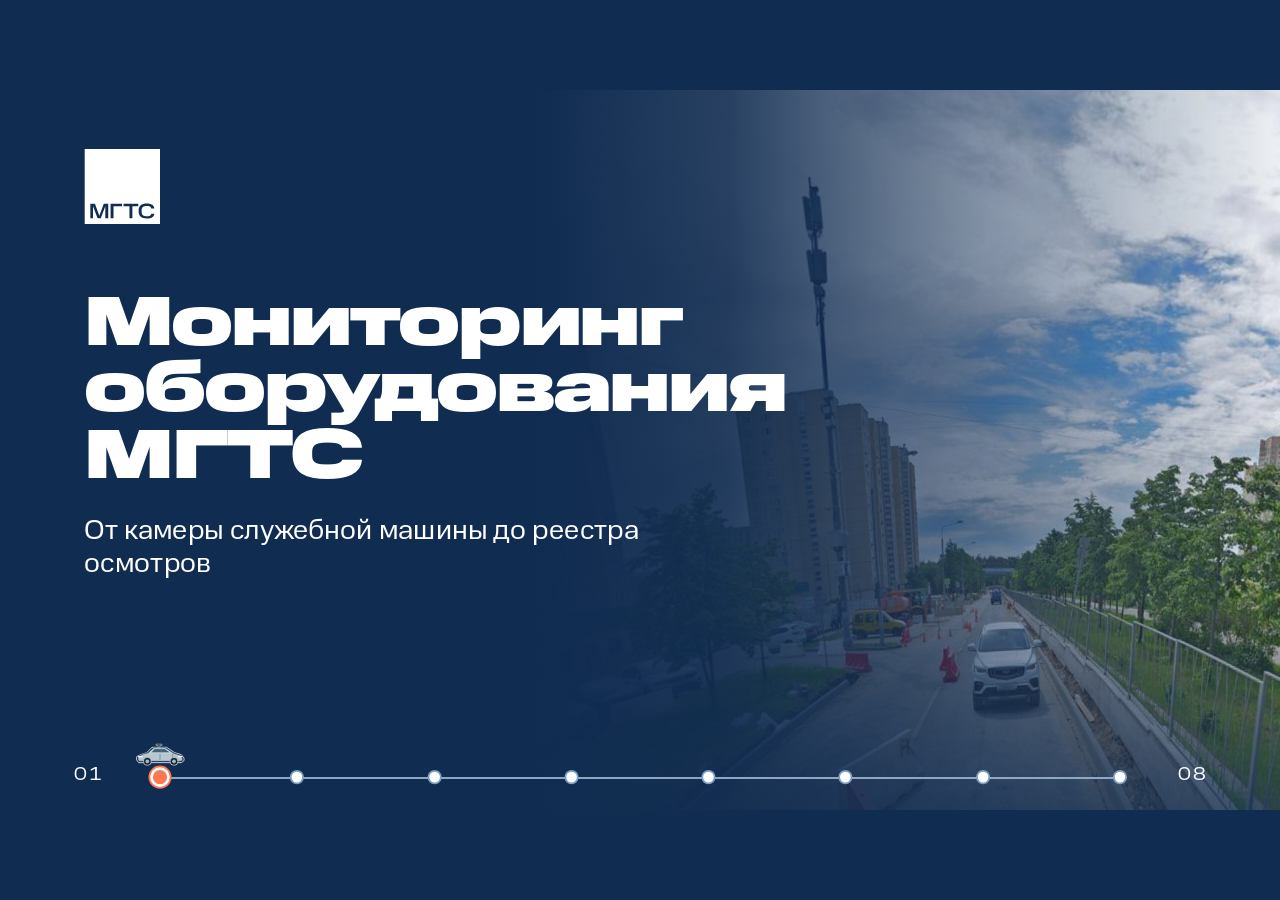
==== presentation/MGTS-defense.html @ 0c562f09 "Добавить классификацию ДСС, архивный реестр и презентацию" ====
<!doctype html>
<html lang="ru">
<head>
<meta charset="utf-8">
<meta name="viewport" content="width=device-width,initial-scale=1">
<meta http-equiv="Content-Security-Policy" content="default-src 'none'; script-src 'unsafe-inline'; style-src 'unsafe-inline'; img-src data:; font-src data:; base-uri 'none'; form-action 'none'">
<title>МГТС · Защита кейса</title>
<style>@font-face {font-family:MTSText;src:url([data-uri]) format("opentype");font-weight:400;font-display:swap;}
@font-face {font-family:MTSText;src:url([data-uri]) format("opentype");font-weight:500;font-display:swap;}
@font-face {font-family:MTSText;src:url([data-uri]) format("opentype");font-weight:700;font-display:swap;}
@font-face {font-family:MTSExtended;src:url([data-uri]) format("opentype");font-weight:500;font-display:swap;}
@font-face {font-family:MTSExtended;src:url([data-uri]) format("opentype");font-weight:900;font-display:swap;}
:root {
  color-scheme: dark;
  --ink: #fcf8fb;
  --muted: #d0c4d2;
  --base: #17131e;
  --line: #4f404f;
  --accent: #ff738f;
}
* { box-sizing: border-box; }
body { margin: 0; background: #0c0910; color: var(--ink); font-family: Source, "Segoe UI", sans-serif; }
h1, h2, h3, p, dl, dd, figure { margin: 0; }
button { font: inherit; cursor: pointer; }
button:focus-visible { outline: 3px solid var(--accent); outline-offset: 4px; }
[hidden] { display: none !important; }
#stage {
  position: absolute; width: 1440px; height: 810px; top: 50%; left: 50%;
  background: var(--base); transform: translate(-50%, -50%) scale(var(--scale, 1));
}
.slide {
  display: flex; flex-direction: column; position: absolute; inset: 0; isolation: isolate;
  padding: 53px 82px 69px; background: var(--base); overflow: hidden;
}
.slide header { margin-bottom: 30px; }
.topic {
  display: flex; align-items: center; gap: 12px; margin: 0 0 13px;
  color: var(--accent); font-size: 21px; font-weight: 650; letter-spacing: .035em;
}
.topic::before { content: ""; display: inline-block; width: 26px; height: 3px; background: currentColor; }
h2 { font-size: 65px; line-height: .99; font-weight: 760; letter-spacing: -.042em; }
h3 { font-size: 35px; line-height: 1.06; font-weight: 720; letter-spacing: -.02em; }
.lead { margin-top: 14px; max-width: 1150px; font-size: 27px; color: var(--muted); line-height: 1.21; }
.cols { display: grid; grid-template-columns: 1fr 1fr; gap: 47px; align-items: start; }
.image-right { grid-template-columns: 440px minmax(0, 1fr); align-items: center; }
.image-right img { width: 100%; aspect-ratio: 16/9; object-fit: contain; }
.image-right .rows > div, .operator .rows > div { padding: 13px 0 14px; }
.image-right .rows dd, .operator .rows dd { font-size: 24px; }
figure { min-width: 0; }
figure img { display: block; width: 100%; height: auto; border-radius: 4px; }
figcaption { color: var(--muted); margin-top: 10px; font-size: 19px; line-height: 1.17; }
.operator { grid-template-columns: 800px minmax(0, 1fr); align-items: center; }
.app-figure img { width: 100%; max-height: 448px; object-fit: contain; background: #120e19; }
.map-layout { grid-template-columns: 760px minmax(0, 1fr); align-items: center; }
.map-figure img { width: 100%; height: 466px; object-fit: contain; background: #111014; }
.map-copy > p, .side-copy > p { color: var(--muted); font-size: 25px; margin-top: 21px; line-height: 1.25; }
.rows { width: 100%; border-top: 1px solid var(--line); }
.rows > div { padding: 19px 0 20px; border-bottom: 1px solid var(--line); }
.rows dt { font-size: 26px; line-height: 1.1; font-weight: 740; margin-bottom: 7px; }
.rows dd { color: var(--muted); font-size: 26px; line-height: 1.22; }
.slide-content > .rows > div {
  display: grid; grid-template-columns: 286px 1fr; gap: 28px; padding: 25px 0;
}
.slide-content > .rows dt { margin: 0; }
.steps {
  list-style: none; counter-reset: step; padding: 0; margin: 54px 0 0;
  display: grid; grid-auto-flow: column; grid-auto-columns: 1fr; gap: 30px;
}
.steps li { border-top: 2px solid var(--line); padding: 25px 6px 0 0; }
.steps li::before {
  counter-increment: step; content: "0" counter(step); display: block;
  color: var(--accent); font-size: 29px; line-height: 1; margin-bottom: 25px; font-weight: 600;
}
.steps p { color: var(--muted); font-size: 25px; line-height: 1.24; margin-top: 12px; }
.takeaway { font-size: 26px; padding-top: 27px; margin-top: 47px; border-top: 1px solid var(--line); color: var(--muted); }
.numbers { display: grid; gap: 12px; }
.numbers > div { padding: 10px 0 13px; border-bottom: 1px solid var(--line); }
.numbers strong, .numbers span { display: block; }
.numbers strong { color: var(--accent); font-size: 78px; line-height: .98; font-weight: 750; letter-spacing: -.038em; }
.numbers span { margin-top: 7px; color: var(--muted); font-size: 24px; line-height: 1.16; }
.technical-photo { grid-template-columns: 765px minmax(0, 1fr); align-items: center; }
.technical-photo .numbers strong { font-size: 60px; }
.technical-photo .numbers > div { padding: 7px 0 13px; }
.technical-photo .numbers span { font-size: 22px; }
.tracking-figure img { height: 425px; object-fit: contain; background: #111014; }
.pred { position: relative; }
.box { position: absolute; border: 2px solid var(--box); }
.box > span {
  position: absolute; top: -23px; left: 0; padding: 1px 5px 2px; white-space: nowrap;
  background: var(--box); color: #201820; font-size: 14px; line-height: 18px; font-weight: 740;
}
.box.pole > span { top: auto; bottom: -22px; }
.box.rru > span { top: 0; left: calc(100% + 6px); }
.dense header { margin-bottom: 22px; }
table { width: 100%; border-collapse: collapse; table-layout: fixed; }
th, td { padding: 9px 15px; border-bottom: 1px solid var(--line); text-align: left; vertical-align: middle; }
thead th { color: var(--accent); font-weight: 700; border-bottom-width: 2px; }
.metrics { font-size: 22px; line-height: 1.14; font-variant-numeric: tabular-nums; }
.metrics th:first-child { width: 197px; }
.metrics th:nth-child(2) { width: 265px; }
.metrics th[scope="rowgroup"] { color: var(--ink); font-weight: 720; }
.metrics th[scope="row"] { color: var(--muted); font-weight: 560; }
.metrics td, .metrics thead th:nth-child(n+3) { text-align: center; }
.metrics td strong { font-weight: 710; }
.metrics td i { font-style: normal; color: #b9a2b6; }
.metrics td.na { color: #a892a7; }
.metrics .metric-start th, .metrics .metric-start td { border-top: 2px solid var(--line); }
.metric-result { margin-top: 24px; color: var(--muted); font-size: 23px; line-height: 1.15; }
.audit { font-size: 23px; line-height: 1.19; }
.audit th, .audit td { padding: 13px 15px; vertical-align: top; }
.audit thead th:first-child { width: 254px; }
.audit tbody th { padding-right: 12px; font-weight: 720; }
.audit tbody th small { display: inline-block; width: 25px; color: var(--accent); font-size: inherit; }
.audit td { color: var(--muted); }
code { color: var(--ink); font-size: .85em; }
.cover { justify-content: center; padding-left: 95px; }
.cover header { z-index: 2; margin: 47px 0 0; }
.cover .topic { margin: 0 0 23px; }
.cover h1 { font-size: 101px; line-height: .94; font-weight: 800; letter-spacing: -.046em; }
.cover .lead { margin-top: 28px; max-width: 565px; font-size: 31px; color: var(--ink); }
.cover figure { position: absolute; inset: 0; z-index: -2; }
.cover figure img { height: 100%; object-fit: cover; border-radius: 0; }
.cover::before {
  position: absolute; inset: 0; z-index: -1; content: "";
  background: linear-gradient(90deg, #17131efd 5%, #17131ef7 28%, #17131edb 42%, #17131e27 73%),
              linear-gradient(0deg, #160e1be0 0%, transparent 26%, transparent 79%, #18131d50);
}
.logo {
  position: absolute; left: 95px; top: 66px; display: grid; place-items: center; padding-right: 2px;
  width: 85px; height: 56px; border-radius: 14px; background: #ed0e49; color: white; font-size: 26px;
  font-weight: 850; letter-spacing: -.065em;
}
.folio {
  position: absolute; left: 82px; right: 82px; bottom: 24px;
  display: flex; justify-content: space-between; align-items: center;
}
.folio button {
  border: 0; background: transparent; color: var(--muted); border-radius: 3px;
  font-size: 21px; line-height: 1; padding: 5px 7px; margin: 0 -7px; font-variant-numeric: tabular-nums;
}
.folio button:hover { color: white; }
.folio button:disabled { cursor: default; }
.slide.cover .folio button { color: var(--ink); }
#journey {
  position: absolute; z-index: 3; left: 180px; right: 180px; bottom: 26px; height: 23px;
  --travel: 0%;
  --car-color: #ffd09a;
}
#journey::before, #journey::after {
  content: ""; position: absolute; top: 50%; left: 0; height: 2px;
  pointer-events: none;
}
#journey::before { right: 0; background: #79657d; }
#journey::after { width: var(--travel); background: var(--accent); transition: width .33s; }
.journey-stop {
  position: absolute; z-index: 1; top: 50%; width: 28px; height: 28px;
  border: 0; padding: 0; border-radius: 50%; background: transparent;
  transform: translate(-50%, -50%);
}
.journey-stop::before {
  content: ""; display: block; width: 12px; height: 12px; margin: auto;
  border: 2px solid #a38ca7; border-radius: 50%; background: var(--base);
}
.journey-stop.done::before { border-color: var(--accent); background: var(--accent); }
.journey-stop[aria-current="step"]::before {
  border-color: var(--car-color); background: var(--car-color);
  box-shadow: 0 0 0 3px var(--base), 0 0 0 5px var(--car-color);
}
.journey-stop:hover::before { border-color: white; }
#journey-car {
  position: absolute; z-index: 2; left: var(--travel); bottom: 22px;
  width: 57px; height: 27px; transform: translateX(-50%);
  transition: left .33s; pointer-events: none;
}


@media (prefers-reduced-motion: reduce) {
  #journey::after, #journey-car { transition: none; }
}
dialog {
  width: min(720px, 92vw); max-height: 90vh; overflow: auto; border: 1px solid var(--line);
  border-radius: 12px; padding: 27px 32px; background: #211927; color: var(--ink); font-size: 20px; line-height: 1.4;
}
dialog::backdrop { background: #000a; }
dialog h2 { font-size: 35px; line-height: 1.1; margin-bottom: 16px; }
dialog button { padding: 4px 10px; }
.dialog-close { margin-top: 20px; }
#overview ol { padding-left: 36px; }
#overview li button { text-align: left; color: var(--ink); background: none; border: 0; }
#overview li button:hover { color: var(--accent); }
@media print {
  @page { size: 15in 8.4375in; margin: 0; }
  body { print-color-adjust: exact; -webkit-print-color-adjust: exact; }
  #stage { position: static; width: auto; height: auto; transform: none; }
  #stage .slide, #stage .slide[hidden] {
    display: flex !important; position: relative; width: 1440px; height: 810px; break-after: page;
  }
  #stage .slide:last-child { break-after: auto; }
  dialog, #journey { display: none !important; }
}

.cover h1 { font-size: 94px; }
.cover .lead { max-width: 680px; }
.evidence-layout { grid-template-columns: 755px minmax(0,1fr); gap: 44px; align-items: center; }
.evidence-layout .rows > div { padding: 12px 0 13px; }
.evidence-layout img { aspect-ratio: 16/9; object-fit: contain; }
.route-proof { grid-template-columns: 730px minmax(0,1fr); align-items: center; }
.route-proof .map-figure img { height: 432px; }
.route-proof .numbers strong { font-size: 68px; }
.route-proof .numbers span { max-width: 375px; }
.method-proof .rows > div { padding: 25px 0; }
#overview h3 { margin: 19px 0 8px; font-size: 22px; color: var(--accent); }
#overview ol { margin: 0 0 12px; }
#notes .cue { color: var(--accent); font-weight: 700; margin-bottom: 12px; }
#notes .speech { white-space: pre-line; }
#notes a { color: #ffc3d1; display: inline-block; margin-top: 15px; }
#notes .note-actions { display: flex; gap: 10px; margin-top: 20px; }

.camera-concept { max-width: 1135px; margin: 0 auto; }
.camera-concept img { width: 100%; height: auto; max-height: 375px; object-fit: contain; }
.defense-demo { grid-template-columns: 735px minmax(0,1fr); align-items: center; }
.defense-demo img { max-height: 440px; object-fit: contain; background: #120e19; }
.defense-demo .rows > div { padding: 15px 0 16px; }
.defense-demo .rows dd { font-size: 24px; }
#overview h4 { color: var(--muted); font-size: 18px; margin: 11px 0 0; }
.camera-concept figcaption {
  display: grid; grid-template-columns: 1fr 1fr; gap: 43px; margin-top: 15px;
}
.camera-concept figcaption h3 { font-size: 30px; color: var(--ink); }
.camera-concept figcaption p { color: var(--muted); font-size: 23px; line-height: 1.2; margin-top: 5px; }

.rubric-evidence .rows dt { color: var(--accent); font-size: 29px; }
.rubric-evidence .rows dd, .rubric-manhole .rows dd { font-size: 24px; }
.rubric-evidence .rows > div { padding: 13px 0 15px; }
.pilot-decision {
  color: var(--ink); font-size: 23px; line-height: 1.25; margin-top: 18px;
}

.archive-map-viewport { position: relative; overflow: hidden; border-radius: 4px; }
.archive-map-viewport img { transform: scale(1.16); }
.archive-map-credit {
  position: absolute; right: 0; bottom: 0; padding: 2px 5px;
  color: #fff; background: #0b1012e3; font-size: 11px; line-height: 1.15;
}

.archive-map-key {
  display: flex; flex-wrap: wrap; gap: 6px 11px; padding: 0; margin: 7px 0 0;
  list-style: none; font-size: 16px; line-height: 1.2;
}
.archive-map-key li { display: inline-flex; align-items: center; gap: 6px; white-space: nowrap; }
.archive-map-key li span { width: 11px; height: 11px; flex: none; border-radius: 50%; }
.map-key-equipment { background: #ff799a; }
.map-key-panorama { background: #8cc8fe; }
.map-key-missing { background: #918a9c; }
.map-key-manhole { border: 2px solid #ffe18b; }
.map-key-error { border: 2px dashed #ffacbd; }

.trip-slide .slide-content { min-height: 0; }
.trip-slide .rows > div { padding: 14px 0; }
.trip-slide .rows dd { font-size: 24px; }
.capture-logo { top: 60px; right: 82px; left: auto; }
.capture-stage .lead { max-width: 1110px; }
.capture-stage .camera-concept { max-width: 1100px; }
.capture-stage .camera-concept img { max-height: 372px; }
.capture-stage .camera-concept figcaption { margin-top: 20px; text-align: center; }
.ingest-grid, .report-grid { grid-template-columns: 740px 1fr; gap: 40px; align-items: center; }
.ingest-grid img { height: auto; }
.detection-pair, .tracking-strip { display: grid; gap: 24px; }
.detection-pair { grid-template-columns: 1fr 1fr; }
.detection-pair img { height: 315px; object-fit: cover; }
.detection-pair figcaption strong { font-size: 24px; color: var(--ink); font-weight: 720; }
.stage-result {
  display: flex; gap: 24px; align-items: baseline; border-top: 1px solid var(--line);
  margin-top: 22px; padding-top: 14px; color: var(--muted); font-size: 22px; line-height: 1.18;
}
.stage-result strong { color: var(--accent); font-weight: 760; font-size: 28px; white-space: nowrap; }
.tracking-strip { grid-template-columns: repeat(2, minmax(0, 1fr)); }
.tracking-strip img { height: 228px; object-fit: cover; }
.tracking-strip figcaption { display: flex; justify-content: space-between; font-size: 21px; }
.tracking-strip figcaption span { color: var(--accent); font-weight: 700; }

.condition-grid { grid-template-columns: 740px minmax(0, 1fr); gap: 40px; align-items: start; }
.condition-crops { display: grid; grid-template-columns: 1fr 44px 1fr; align-items: center; gap: 10px; }
.condition-crops img { height: 290px; object-fit: contain; background: #110e17; }
.condition-crops .arrow { text-align: center; font-size: 33px; color: var(--accent); }
.condition-crops figcaption { text-align: center; }
.condition-legend { margin-top: 16px; color: var(--muted); font-size: 20px; }

.report-grid img { height: 340px; object-fit: contain; background: #120e19; }



.closing {
  justify-content: center;
  align-items: center;
  background: radial-gradient(ellipse at 50% 42%, #322033 0, var(--base) 65%);
}
.closing-body { text-align: center; }
.closing-logo { position: static; margin: 0 auto 33px; }
.closing header { margin: 0; }
.closing h2 { font-size: 93px; }
.closing-emoji { margin-top: 26px; font: 68px/1.1 "Segoe UI Emoji", sans-serif; }

.intro h1 { font-size: 91px; }
.intro header { max-width: 760px; margin: 0 0 14px; }
.intro figure { left: 42%; }
.intro figure img { object-position: 27% center; }
.intro::before {
  background: linear-gradient(90deg, #17131e 38%, #17131ed9 52%, #17131e18 76%),
              linear-gradient(0deg, #160e1bd9 0%, transparent 27%);
}
.detection-pair { grid-template-columns: 1fr 1fr 1.2fr; }
.detection-pair img { height: 302px; }
.detection-map img { object-fit: contain; background: #120e19; }
.detection-pair figcaption strong { display: block; }
.track-comparison { display: grid; gap: 20px; }
.track-row {
  display: grid; grid-template-columns: 270px minmax(0, 1fr);
  gap: 22px; align-items: center; padding-bottom: 15px; border-bottom: 1px solid var(--line);
}
.tracking-strip { gap: 14px; }
.tracking-strip img { height: auto; aspect-ratio: 12 / 5; }
.tracking-strip figcaption { font-size: 19px; margin-top: 6px; }
.track-summary h3 { margin-bottom: 13px; font-size: 26px; }
.track-summary strong { color: var(--accent); font-size: 31px; line-height: 1.12; }
.track-summary p, .tracking-note { color: var(--muted); font-size: 20px; line-height: 1.25; margin-top: 4px; }
.condition-legend { display: flex; flex-wrap: wrap; column-gap: 24px; row-gap: 8px; padding: 0; list-style: none; }
.condition-legend li { display: flex; align-items: center; gap: 8px; }
.condition-legend i { display: inline-block; width: 16px; height: 13px; border: 2px solid; }
.condition-legend .detector-outline { color: #ff5d81; }
.condition-legend .crop-outline { color: #ffd09a; }


.metrics .metric-best {
  background: #563044;
  color: #ffd3df;
  border-radius: 4px;
  box-shadow: 0 0 0 3px #563044;
  font-weight: 760;
}

/* MGTS brandbook presentation theme */
:root {
  color-scheme: light;
  --ink: #134074;
  --muted: #405c79;
  --base: #ffffff;
  --line: #d1e2ee;
  --accent: #006bab;
  --brand-blue: #008ae0;
  --brand-orange: #ff7654;
}
body { background: #102c51; font-family: MTSText, "Segoe UI", sans-serif; }
h1, h2, h3, .numbers strong { font-family: MTSExtended, MTSText, sans-serif; }
h2 { font-size: 57px; line-height: 1.02; letter-spacing: -.03em; }
h3 { font-size: 31px; }
.topic::before { background: var(--brand-blue); }
.cover, .closing {
  --ink: #fff; --muted: #dceeff; --accent: #8bcbf3; --line: #40658c; color: var(--ink);
}
.cover { background: #134074; }
.cover::before {
  background: linear-gradient(90deg,#102c51 5%,#102c51f5 35%,#134074a8 60%,#13407412 100%),
              linear-gradient(0deg,#102c51dd 0%,transparent 28%);
}
.intro::before {
  background: linear-gradient(90deg,#102c51 42%,#102c51e5 57%,#13407413 100%),
              linear-gradient(0deg,#102c51b0 0%,transparent 27%);
}
.cover h1 { font-size: 84px; letter-spacing: -.035em; }
.intro h1 { font-size: 79px; }
.closing { background: radial-gradient(ellipse at 55% 40%,#19558c,#102c51 80%); }
.closing h2 { font-size: 83px; }
.logo { width: 85px; height: 85px; background: transparent; border-radius: 0; padding: 0; }
.logo img { width: 100%; height: 100%; object-fit: contain; display: block; }
.folio button:hover { color: #008ae0; }
#journey { --car-color: #ff7654; }
#journey::before { background: #9ab6d0; }
.journey-stop::before { border-color: #7e9fbf; }

dialog { background: #f2f7fc; }
#notes a { color: #006bab; }
.metrics td i, .metrics td.na { color: #405c79; }
.metrics .metric-best { background: #d9efff; color: #134074; box-shadow: 0 0 0 3px #d9efff; }
.app-figure img, .map-figure img, .tracking-figure img, .defense-demo img,
.condition-crops img, .report-grid img, .detection-map img { background: #f2f7fc; }
.condition-legend .detector-outline { color: #ba2348; }
.condition-legend .crop-outline { color: #a64b00; }
.capture-stage h2 { max-width: 1080px; }
.capture-stage .camera-concept img { max-height: 332px; }
.capture-stage .camera-concept figcaption { margin-top: 12px; }
#slide-9 .metrics { font-size: 20px; }
#slide-9 .metrics td, #slide-9 .metrics th { padding-top: 7px; padding-bottom: 7px; }
#slide-13 .audit { font-size: 21px; }
#slide-13 .audit td, #slide-13 .audit th { padding-top: 10px; padding-bottom: 10px; }
#slide-15 .map-figure img { height: 408px; }

.dss-pair figure { text-align:center; }
.dss-pair img { display:block; width:100%; height:330px; object-fit:contain; background:#f2f7fc; }
.dss-pair figcaption { font-size:22px; }
.dss-pair figcaption strong { color:var(--ink); font-size:25px; }
.dss-table th:first-child,.dss-table th:nth-child(2) { width:auto; }
.dss-scale { grid-template-columns:1.2fr 1fr; align-items:center; }
.dss-scale img { width:100%; height:auto; }
.process-evidence img { display:block; width:100%; height:365px; object-fit:contain; background:#f2f7fc; }

#slide-2 header { margin-bottom: 14px; }
#slide-2 .dss-scale { display: block; }
#slide-2 .dss-scale figure { max-width: 1180px; margin-inline: auto; }
#slide-2 .dss-scale figure img { display: block; width: 100%; max-height: 389px; object-fit: contain; background: #fff; }
#slide-2 .dss-scale .rows { display: grid; grid-template-columns: repeat(3, minmax(0,1fr)); gap: 26px; margin-top: 4px; }
#slide-2 .dss-scale .rows > div { padding: 10px 0; }
#slide-2 .dss-scale .rows dt { font-size: 24px; }
#slide-2 .dss-scale .rows dd { font-size: 21px; }

.process-layout { grid-template-columns: 690px 1fr; align-items:center; gap:32px; }
.process-frame { width:100%; height:395px; display:block; background:#f2f7fc; }
.process-key { display:flex; gap:20px; font-size:19px; justify-content:center; }
.process-key span::before { content:""; display:inline-block; width:13px; height:13px; margin-right:6px; border:2px solid #008ae0; }
.process-key span:nth-child(2)::before { border-color:#d74540; }
.process-key span:nth-child(3)::before { border-color:#b77b00; }
.process-example img { width:100%; height:225px; object-fit:contain; background:#f2f7fc; }
.process-example figcaption { font-size:22px; line-height:1.22; }
.process-example strong { color:var(--ink); }

.model-reasons { display:grid; grid-template-columns:repeat(4,minmax(0,1fr)); gap:21px; margin-top:22px; }
.model-reasons div { border-top:3px solid #008ae0; padding-top:12px; }
.model-reasons strong { font-size:23px; color:var(--ink); }
.model-reasons p { font-size:21px; line-height:1.25; color:var(--muted); margin-top:5px; }
#journey-car svg { display:block; width:100%; height:100%; }

.recommendation-grid { display:grid; grid-template-columns:repeat(2,minmax(0,1fr)); gap:30px; }
.recommendation-card { border:1px solid #d1e2ee; border-radius:12px; overflow:hidden; background:#f2f7fc; }
.recommendation-card img { display:block; width:100%; height:250px; object-fit:contain; background:#e9f2f8; }
.recommendation-card figcaption { display:grid; grid-template-columns:1fr auto; align-items:baseline; gap:4px 12px; padding:13px 17px 15px; margin:0; }
.recommendation-card strong { color:var(--ink); font-size:26px; grid-column:1; grid-row:1; }
.recommendation-card p { grid-column:1/-1; font-size:20px; }
.recommendation-count { grid-column:2; grid-row:1; font-weight:700; color:#006bab; font-size:20px; }
.recommendation-pilot { border-top:1px solid var(--line); margin-top:20px; padding-top:12px; font-size:21px; color:var(--muted); }
</style>
</head>
<body>
<main id="stage" aria-label="Защита кейса МГТС">
<section id="slide-1" class="slide cover intro" aria-labelledby="title-1" data-group="main" data-chapter="1" data-time="0:00–0:15" data-notes="Бригады МГТС каждый день проезжают мимо объектов связи. Мы предлагаем использовать эти поездки для первичного осмотра. Покажу, как из кадров с машины получить список объектов, на которые бригаде стоит обратить внимание."><div class="logo"><img src="[data-uri]" alt="МГТС"></div><header><h1 id="title-1">Мониторинг<br>оборудования<br>МГТС</h1><p class="lead">От камеры служебной машины до реестра осмотров</p></header><figure><img src="[data-uri]" alt="Опора связи с оборудованием на городской улице"></figure><footer class="folio"><button data-prev aria-label="Назад">01</button><button data-next aria-label="Далее">08</button></footer></section>
<section id="slide-2" class="slide dss-slide" aria-labelledby="title-2" data-group="main" data-chapter="1" data-time="0:15–0:38" data-notes="Для съёмки можно поставить несколько камер у стёкол или панорамный модуль на крыше. Поездка проходит по обычному маршруту бригады. После рейса загружаем видео и GPS-трек. По времени кадра определяем, где была машина в момент съёмки." hidden><header><p class="topic">Съёмка</p><h2 id="title-2">Машина снимает по пути</h2><p class="lead">Использование маршрутов бригад для сбора кадров на осмотр.</p></header><div class="cols dss-scale"><figure class="camera-concept"><img src="[data-uri]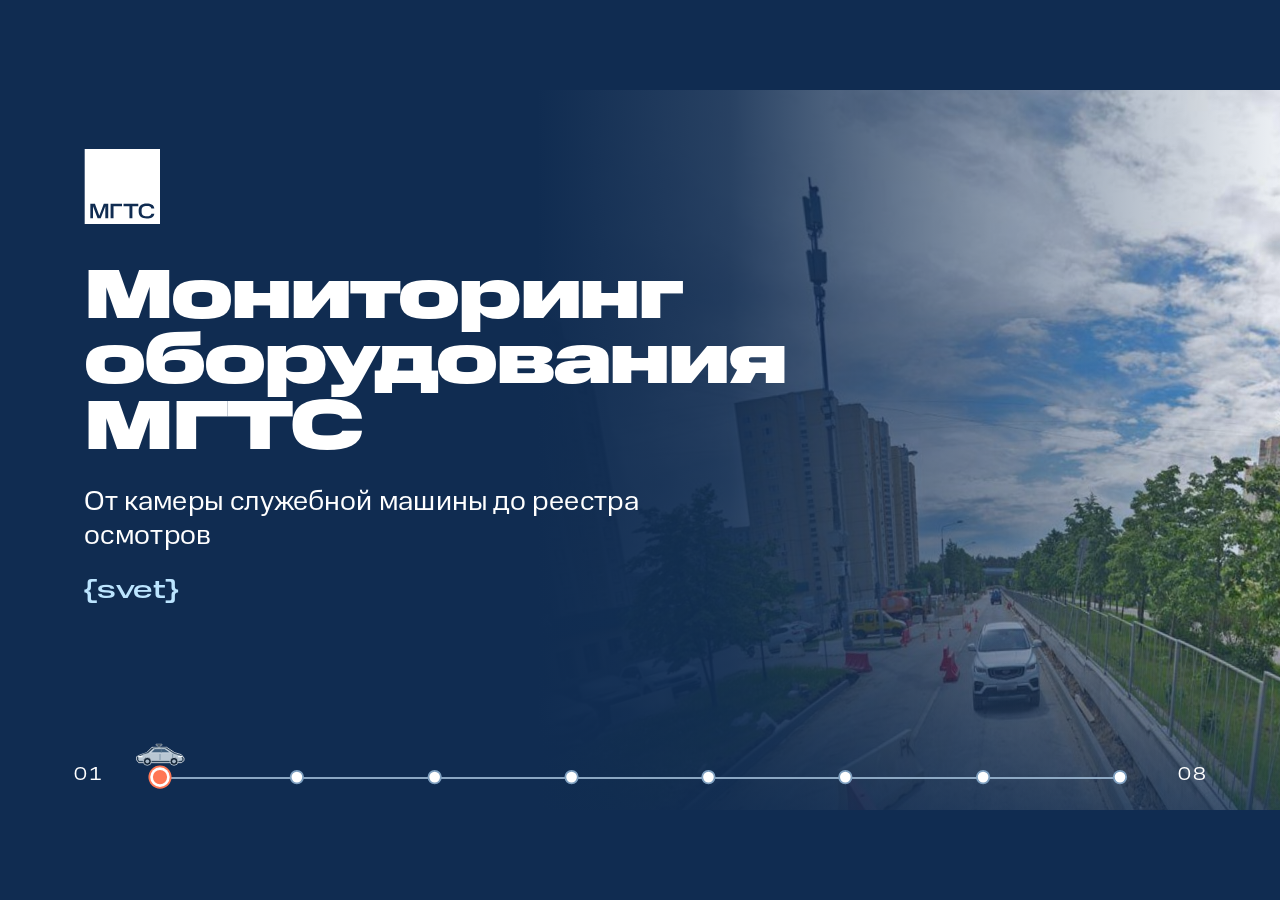
